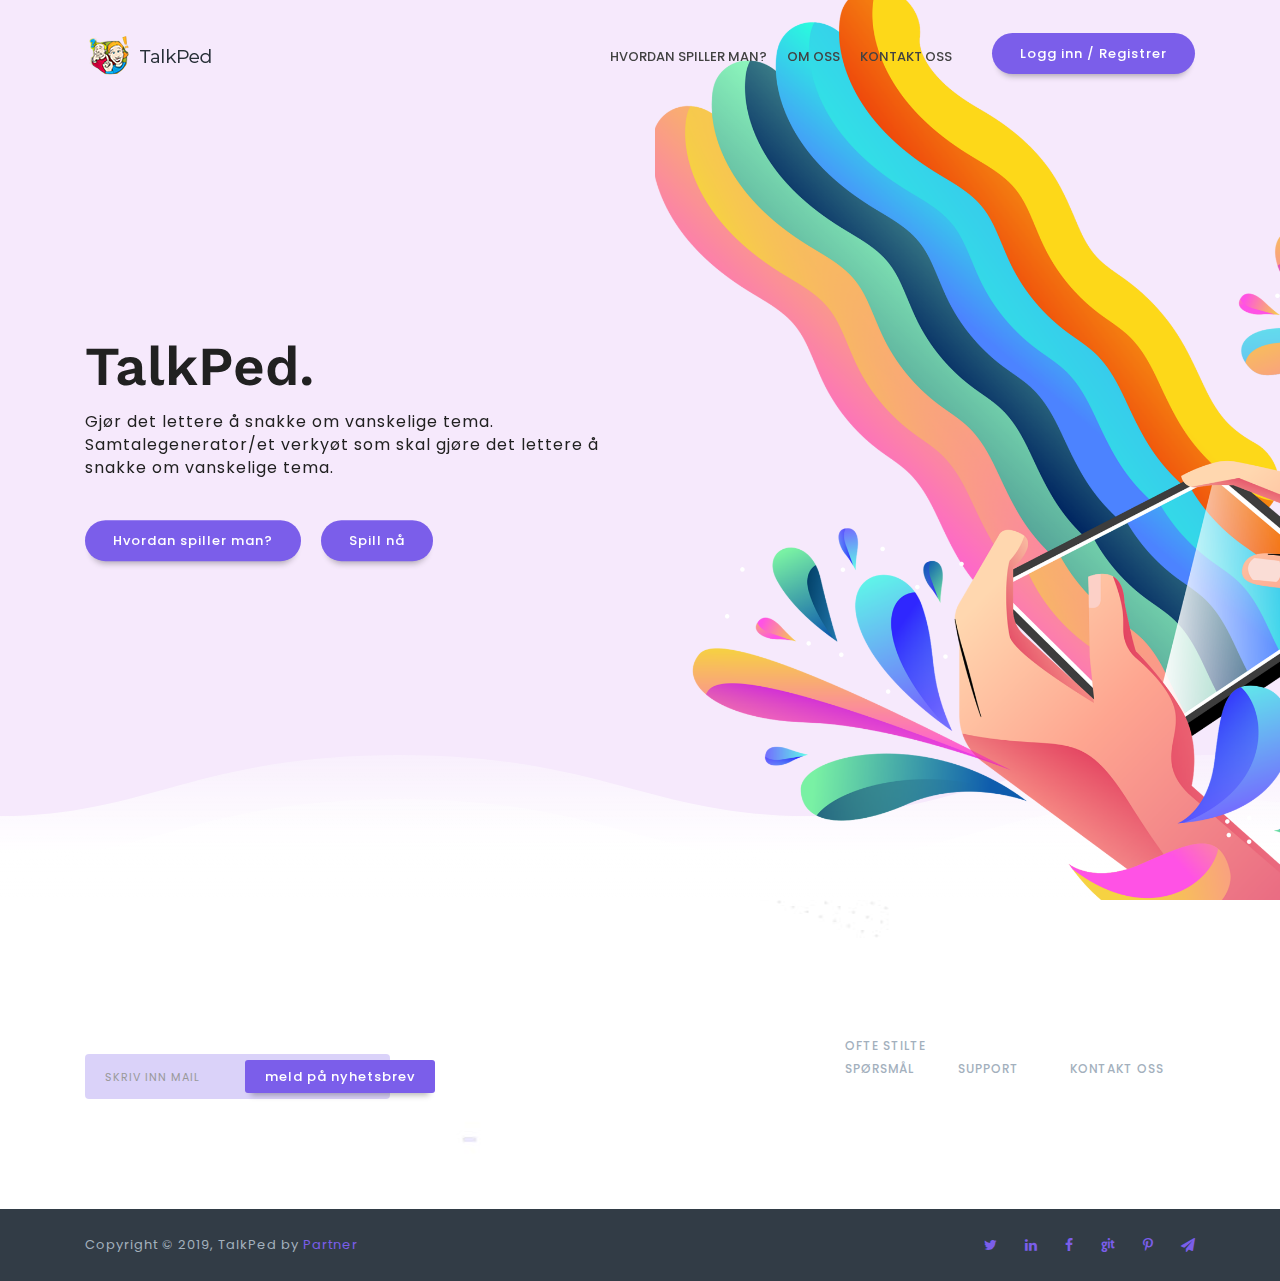
==== index.html @ 353ab759 "Landing Page" ====
﻿<!DOCTYPE html>
<!--[if IE 8]><html class="no-js lt-ie9" lang="en"> <![endif]-->
<!--[if gt IE 8]>
<!--><html class="no-js" lang="en"><!--<![endif]-->
<head>

	<!-- Basic Page Needs
	================================================== -->
	<meta charset="utf-8">
	<title>Talkped</title>
	<meta name="description"  content="Spill for vanskelige tema" />
	<meta name="author" content="IG Design">
	<meta name="keywords"  content="TalkPed, Spill, Kristiansand Sykehus, Vanskelige tema" />
	<meta property="og:title" content="TalkPed Template" />
	<meta property="og:type" content="TalkPed" />
	<meta property="og:url" content="" />
	<meta property="og:image" content="" />
	<meta property="og:image:width" content="470" />
	<meta property="og:image:height" content="246" />
	<meta property="og:site_name" content="" />
	<meta property="og:description" content="TalkPed - gjør det lettere for å snakke om vanskelige tema" />
	<meta name="twitter:card" content="summary_large_image" />
	<meta name="twitter:site" content="#" />
	<meta name="twitter:domain" content="#" />
	<meta name="twitter:title" content="" />
	<meta name="twitter:description" content="TalkPed - gjør det lettere for å snakke om vanskelige tema" />
	<meta name="twitter:image" content="http://talkped.no" />

	<!-- Mobile Specific Metas
	================================================== -->
	<meta name="viewport" content="width=device-width, initial-scale=1, maximum-scale=1">
	<meta name="theme-color" content="#212121"/>
    <meta name="msapplication-navbutton-color" content="#212121"/>
    <meta name="apple-mobile-web-app-status-bar-style" content="#212121"/>

	<!-- Web Fonts 
	================================================== -->
	<link href="https://fonts.googleapis.com/css?family=Work+Sans:100,200,300,400,500,600,700,800,900" rel="stylesheet"/>
	<link href="https://fonts.googleapis.com/css?family=Poppins:100,100i,200,200i,300,300i,400,400i,500,500i,600,600i,700,700i,800,800i,900,900i" rel="stylesheet"/>
	<link href="https://fonts.googleapis.com/css?family=Crimson+Text:400,400i,600,600i,700,700i" rel="stylesheet"/>	
	
	<!-- CSS
	================================================== -->
	<link rel="stylesheet" href="css/bootstrap.min.css"/>
	<link rel="stylesheet" href="css/font-awesome.min.css"/>
	<link rel="stylesheet" href="css/owl.carousel.css"/>
	<link rel="stylesheet" href="css/owl.transitions.css"/>
	<link rel="stylesheet" href="css/style.css"/>
	<link rel="stylesheet" href="css/colors/color.css"/>
			
	<!-- Favicons
	================================================== -->
	<link rel="icon" type="image/png" href="favicon.png">
	<link rel="apple-touch-icon" href="apple-touch-icon.png">
	<link rel="apple-touch-icon" sizes="72x72" href="apple-touch-icon-72x72.png">
	<link rel="apple-touch-icon" sizes="114x114" href="apple-touch-icon-114x114.png">
	
	
</head>
<body>	

	<div class="loader">
		<svg version="1.1" id="Layer_1" xmlns="http://www.w3.org/2000/svg" xmlns:xlink="http://www.w3.org/1999/xlink" x="0px" y="0px"
		 width="24px" height="30px" viewBox="0 0 24 30" style="enable-background:new 0 0 50 50;" xml:space="preserve">
			<rect x="0" y="0" width="4" height="10" fill="#333">
				<animateTransform attributeType="xml"
				attributeName="transform" type="translate"
				values="0 0; 0 20; 0 0"
				begin="0" dur="0.6s" repeatCount="indefinite" />
			</rect>
			<rect x="10" y="0" width="4" height="10" fill="#333">
				<animateTransform attributeType="xml"
				attributeName="transform" type="translate"
				values="0 0; 0 20; 0 0"
				begin="0.2s" dur="0.6s" repeatCount="indefinite" />
			</rect>
			<rect x="20" y="0" width="4" height="10" fill="#333">
				<animateTransform attributeType="xml"
				attributeName="transform" type="translate"
				values="0 0; 0 20; 0 0"
				begin="0.4s" dur="0.6s" repeatCount="indefinite" />
			</rect>
		</svg>	
	</div>
						

	
	<!-- Nav and Logo
	================================================== -->
	
	<div id="menu-wrap" class="menu-back cbp-af-header">
		<div class="container">
			<div class="row">
				<div class="col-12">
					<nav class="navbar navbar-expand-lg navbar-light bg-light mx-lg-0">
						<a class="navbar-brand" href="index.html"><img src="img/logo.png" alt=""></a>
						<button class="navbar-toggler" type="button" data-toggle="collapse" data-target="#navbarSupportedContent" aria-controls="navbarSupportedContent" aria-expanded="false" aria-label="Toggle navigation">
							<span class="navbar-toggler-icon">
								<span class="menu-icon__line menu-icon__line-left"></span>
								<span class="menu-icon__line"></span>
								<span class="menu-icon__line menu-icon__line-right"></span>
							</span>
						</button>

						<div class="collapse navbar-collapse" id="navbarSupportedContent">
							<ul class="navbar-nav ml-auto">
								<li class="nav-item">
									<a class="nav-link" href="#faq">Hvordan spiller man?</a>
									<ul class="background-white sub-shadow">
										<li><a href="index.html" class="active-subnav">From developers</a></li>
										<li><a href="index-11.html">Hvor mange spillere er maks?</a></li>
										<li><a href="index-2.html">Funker spillet for nettbrett og mobil?</a></li>
									</ul>
								</li>
								<li class="nav-item">
									<a class="nav-link" href="#contact">Om oss</a>
								</li>
								<li class="nav-item">
									<a class="nav-link no-line" href="#">Kontakt oss</a>
								</li>
								<li class="nav-item mt-2">
									<a class="btn btn-primary js-tilt" href="#app" role="button" data-tilt-perspective="300" data-tilt-speed="700" data-tilt-max="24"><span>Logg inn / Registrer</span></a>
								</li>
							</ul>
						</div>
					</nav>				
				</div>
			</div>
		</div>
	</div>

	
	<!-- Primary Page Layout
	================================================== -->

	<div class="section full-height height-auto-lg hide-over background-light-blue">
		<div class="hero-center-wrap relative-on-lg">
			<div class="container">
				<div class="row">
					<div class="col-lg-6 text-center text-lg-left parallax-fade-top align-self-center z-bigger">
						<h2>TalkPed.</h2>
						<p class="mt-3 mb-4 pb-3 font-weight-normal">Gjør det lettere å snakke om vanskelige tema. Samtalegenerator/et verkyøt som skal gjøre det lettere å snakke om vanskelige tema.</p>
						<a class="btn btn-primary ml-lg-0 js-tilt" href="#" role="button" data-tilt-perspective="300" data-tilt-speed="700" data-tilt-max="24"><span>Hvordan spiller man?</span></a>
						<a class="btn btn-primary js-tilt" href="#app" data-gal="m_PageScroll2id" data-ps2id-offset="68" role="button" data-tilt-perspective="300" data-tilt-speed="700" data-tilt-max="24"><span>Spill nå</span></a>
					</div>
					<div class="col-lg-6 mt-5 mt-lg-0">
						<div class="img-wrap header-img">
							<img src="img/home-il.png" alt="">
						</div>
					</div>
				</div>
			</div>
		</div>
		<div class="ocean">
			<div class="wave"></div>
			<div class="wave"></div>
		</div>
		<div class="background"></div>
	</div>

	
	
	
	<div class="section padding-top-big">
		<div class="background-parallax" style="background-image: url('img/parallax-4.jpg')" data-enllax-ratio=".5" data-enllax-type="background" data-enllax-direction="vertical"></div>
		<div class="container padding-bottom-big">
			<div class="row justify-content-between">
				<div class="col-lg-4">
					<h6 class="text-white mb-4">Nyhetsbrev:</h6>
					<div class="suscribe">
						<input class="form-control text-left" placeholder="Skriv inn mail" type="text" name="name" />
						<button type="submit" class="btn btn-primary m-0 js-tilt" data-tilt-perspective="300" data-tilt-speed="700" data-tilt-max="24"><span>meld på nyhetsbrev</span></button>
					</div>
					<p class="text-left text-white mb-0"><small> </small></p>
				</div>
				<div class="col-lg-4 mt-4">
					<ul class="footer-list">
						<li class="text-left"><a href="#">Ofte stilte spørsmål</a></li>
						<li class="text-left"><a href="#">Support</a></li>
						<li class="text-left"><a href="#">Kontakt oss</a></li>

					</ul>
				</div>
			</div>
		</div>
		<div class="section py-4 background-dark-blue">
			<div class="container">
				<div class="row">
					<div class="col-lg-6 footer text-center text-lg-left">
						<p>Copyright © 2019, TalkPed by <a href="https://themeforest.net/user/ig_design/portfolio?ref=IG_design">Partner</a></p>
					</div>
					<div class="col-lg-6 footer mt-4 mr-auto mt-lg-0 mr-lg-0 text-center text-lg-right">
						<a class="app-btn mx-2 mr-lg-3" href="#"><i class="fa fa-twitter"></i></a>
						<a class="app-btn mx-2 mr-lg-3" href="#"><i class="fa fa-linkedin"></i></a>
						<a class="app-btn mx-2 mr-lg-3" href="#"><i class="fa fa-facebook"></i></a>
						<a class="app-btn mx-2 mr-lg-3" href="#"><i class="fa fa-git"></i></a>
						<a class="app-btn mx-2 mr-lg-3" href="#"><i class="fa fa-pinterest-p"></i></a>
						<a class="app-btn mx-2 mr-lg-0" href="#"><i class="fa fa-paper-plane"></i></a>
					</div>
				</div>
			</div>
		</div>
	</div>
	
	
	
	
	
	<div class="scroll-to-top">to top</div>



	
	<!-- JAVASCRIPT
    ================================================== -->
	<script src="js/jquery-3.2.1.min.js"></script>
	<script src="js/popper.min.js"></script> 
	<script src="js/bootstrap.min.js"></script>
	<script src="js/plugins.js"></script> 
	<script src="js/chart-custom.js"></script>  
	<script src="js/particles.js"></script> 
	<script src="js/custom.js"></script>  
	
<!-- End Document
================================================== -->
</body>
</html>
---- css/style.css ----
/* #Primary
================================================== */

body{
	font-family: 'Poppins', sans-serif;
	font-weight:400;
	font-size: 15px;
	line-height: 23px;
	color: #535353;
	overflow-x: hidden;
}
h1, h2, h3, h4, h5, h6,
.h1, .h2, .h3, .h4, .h5, .h6{
	font-family: 'Work Sans', sans-serif;
	font-weight:400;
	margin-bottom: 0.8rem;
	line-height: 1.25;
	color: #212121;
}
h1, .h1 {
	font-size: 2.8rem;
	font-weight:500;
}
h2, .h2 {
	font-size: 2.3rem;
}
h3, .h3 {
	font-size: 2rem;
}
h4, .h4 {
	font-size: 1.7rem;
	font-weight:500;
}
h5, .h5 {
	font-size: 1.25rem;
	font-weight:600;
}
h6, .h6 {
	font-size: 1rem;
	text-transform: uppercase;
	font-weight:600;
	margin-bottom: 1rem;
}
::selection {
	color: #fff;
}
::-moz-selection {
	color: #fff;
}
mark{
	color:#fff;
}
.lead {
	font-size: 18px;
	line-height: 27px;
}
.z-bigger {
	z-index: 10;
}

/* #Preload
================================================== */

.loader {
	position: fixed;
	top: 0;
	left: 0;
	width: 100%;
	height: 100%;
	background-color: #fff;
	z-index: 9999;
}
.loader.dark {
	background-color: #0e0529;
}
.loader.green {
	background-color: #fff;
}
.loader.blue {
	background: linear-gradient(#2CBFC7, #46EEAA);
}
.loader svg{
	position: absolute;
	left: 50%;
	top: 50%;
	display: block;
	-webkit-transform: translate(-50%, -50%);
	transform: translate(-50%, -50%);
}
.loader.blue svg path,
.loader.blue svg rect{
	fill: #fff;
}


/* #Primary style
================================================== */

.section {
    position: relative;
	width: 100%;
	display: block;
}
.relative {
    position: relative;
}
.over-hide{
	overflow: hidden;
}
.full-height {
	height: 100vh;
}
.half-height {
	height: 50vh;
}
.small-25-height {
	height: 25vh;
}
.big-55-height {
	height: 55vh;
}
.big-60-height {
	height: 60vh;
}
.big-65-height {
	height: 65vh;
}
.big-70-height {
	height: 70vh;
}
.big-75-height {
	height: 75vh;
}
.big-80-height {
	height: 80vh;
}
.big-85-height {
	height: 85vh;
}
.max-width-80 {
	max-width: 80%;
}
.background-image-cover {
    background-position: center center;
	background-size: cover;
	background-repeat: no-repeat;
}
.background-image-cover-bottom {
    background-position: center bottom;
	background-size: cover;
	background-repeat: no-repeat;
}
.background-white {
	background-color: #ffffff !important;
}
.background-grey {
	background-color: #f0f1f6;
}
.background-grey-1 {
	background-color: #f9f9f9;
}
.background-dark {
	background-color: #212121;
}
.background-dark-1 {
	background-color: #353535;
}
.background-dark-2 {
	background-color: #1b1b1b;
}
.background-black {
	background-color: #000000;
}
.background-dark-blue {
	background-color: #323c46 !important;
}
.background-dark-blue-1 {
	background-color: #283038;
}
.background-dark-blue-2 {
	background-color: #0e0529;
}
.background-dark-blue-3 {
	background-color: #1e0b56;
}
.background-dark-blue-4 {
	background-color: #050112;
}
.background-light-blue {
	background-color: rgba(245, 231, 252, 0.9);
}
.background-gradient-dark{
	background: linear-gradient(#0e0529, #1e0b56);
}
.background-gradient-dark-re{
	background: linear-gradient(#1e0b56, #0e0529);
}
.background-gradient-light{
	background: linear-gradient(#004cff, #4d82ff);
}
.background-gradient-light-re{
	background: linear-gradient(#4d82ff, #004cff);
}
.background-light-blue-1 {
	background-color: #004cff;
}
.background-light-blue-2 {
	background-color: #4d82ff;
}
.background-gradient-green{
	background: linear-gradient(#2CBFC7, #46EEAA);
}
.background-gradient-green-re{
	background: linear-gradient(#46EEAA, #2CBFC7);
}
.background-light-green-1 {
	background-color: #2CBFC7;
}
.background-light-green-2 {
	background-color: #46EEAA;
}
.img-wrap  {
	position:relative;
	width:100%;
}
.img-wrap.header-img {
	min-width: 1400px;
}
.img-wrap img {
	width:100%;
	display:block;
}
.z-bigger  {
	z-index:10;
}
.padding-top-bottom {
	padding-top: 80px;
	padding-bottom: 80px;
}
.padding-top {
	padding-top: 80px;
}
.padding-bottom {
	padding-bottom: 80px;
}
.padding-top-bottom-big {
	padding-top: 110px;
	padding-bottom: 110px;
}
.padding-top-big {
	padding-top: 110px;
}
.padding-bottom-big {
	padding-bottom: 110px;
}
.padding-top-bottom-small {
	padding-top: 50px;
	padding-bottom: 50px;
}
.padding-top-small {
	padding-top: 50px;
}
.padding-bottom-small {
	padding-bottom: 50px;
}
.padding-top-big-hero {
	padding-top: 180px;
}
.padding-bottom-big-hero {
	padding-bottom: 180px;
}
.color-light {
	color: #fff;
}
.color-light-1 {
	color: #f7f7f7;
}
.text-grey {
	color: #f9f9f9;
}

/* #Demo
================================================== */

.logo-demo {
    position: relative;
	width:100%;
}
.logo-demo img {
	height: 45px;
	display: block;
	margin: 0 auto;
}
.img-wrap.rounded img{
	border-radius: 20px;
	box-shadow: 0 8px 20px -6px rgba(0, 0, 0, 0.17);
}
.section.z-bigger-demo  {
	z-index: 10000 !important;
}
.demo a{
	color: #fff;
	-webkit-transition: all 300ms linear;
	transition: all 300ms linear; 
	text-transform: uppercase;
	letter-spacing: 1px;
	font-size: 13px;
	text-align: center;
	line-height: 25px;
	display: block;
	font-weight: 500;
}
.demo a:hover{
	text-decoration: none;
}


/* #Navigation
================================================== */

#menu-wrap{
    position: fixed;
	width:100%;
	z-index:5000;
	margin:0 auto;
	top:0;
	left:0;
}
.menu-back{
	background-color: rgba(250,250,250,0);
	padding-top: 25px;
	padding-bottom: 25px;
	-webkit-transition : all 0.3s ease-out;
	-moz-transition : all 0.3s ease-out;
	-o-transition :all 0.3s ease-out;
	transition : all 0.3s ease-out;
}
.menu-back.dark{
	background-color: rgba(14,5,36,0);
}
.cbp-af-header {
	-webkit-transition : all 0.3s ease-out;
	-moz-transition : all 0.3s ease-out;
	-o-transition :all 0.3s ease-out;
	transition : all 0.3s ease-out;
}
.cbp-af-header.cbp-af-header-shrink {
	background-color: rgba(250,250,250,.95);
	padding-top: 5px;
	padding-bottom: 0;
	-webkit-transition : all 0.3s ease-out;
	-moz-transition : all 0.3s ease-out;
	-o-transition :all 0.3s ease-out;
	transition : all 0.3s ease-out;
}
.menu-back.cbp-af-header-shrink.dark{
	background-color: rgba(14,5,36,9);
}
.cbp-af-header.cbp-af-header-shrink .navbar {
	padding: 0;
	-webkit-transition : all 0.3s ease-out;
	-moz-transition : all 0.3s ease-out;
	-o-transition :all 0.3s ease-out;
	transition : all 0.3s ease-out;
}
.bg-light {
  background-color: transparent !important;
}
.navbar {
	padding: 0;
	-webkit-transition : all 0.3s ease-out;
	-moz-transition : all 0.3s ease-out;
	-o-transition :all 0.3s ease-out;
	transition : all 0.3s ease-out;
}
.nav-link,
.nav-link:hover, 
.nav-link:focus, 
.nav-link:active {
	opacity: 1;
	font-weight: 500;
	font-size: 13px;
	text-transform: uppercase;
}
.nav-link, 
.nav-link:focus {
	color: #424242 !important;
	border-bottom: 2px solid transparent;
	padding: 20px 0 !important;
	-webkit-transition: all 300ms linear;
	transition: all 300ms linear; 
}
.menu-back.dark .nav-link, 
.menu-back.dark .nav-link:focus {
	color: #fff !important;
}
.menu-back.dark .nav-link.no-line:hover,
.nav-link.no-line:hover{
	border-color: transparent !important;
}
.nav-item{
	margin: 0 10px;
}
.nav-item:last-child{
	margin-left: 30px;
	margin-right: 0;
}
.nav-item .btn{
	margin: 0;
}
.navbar-brand {
	padding-top: 0.3125rem;
	padding-bottom: 0.5125rem;
}
.nav-item{
	position: relative;
}
.nav-item ul{
	position: absolute;
	left: 0;
	bottom: 0;
	display: inline-block;
	min-width: 250px;
	padding: 20px 25px;
	border-bottom-left-radius: 6px;
	border-bottom-right-radius: 6px;
	border-top: 2px solid transparent;
	margin: 0;
	list-style: none;
	z-index: 5;
	opacity: 0;
	visibility: hidden;
	-webkit-transform: translateY(90%);
	transform: translateY(90%);
	-webkit-transition: all 300ms linear;
	transition: all 300ms linear; 
}
.nav-item:hover ul{
	opacity: 1;
	visibility: visible;
	-webkit-transform: translateY(100%);
	transform: translateY(100%);
}
.nav-item ul li{
	margin: 0;
	padding: 0;
}
.nav-item ul li a{
	font-weight: 400;
	font-size: 13px;
	line-height: 27px;
	color: #888;
	-webkit-transition: all 300ms linear;
	transition: all 300ms linear;
}
.menu-back.dark .nav-item ul li a{
	color: #fff;
}
.nav-item ul li a:hover{
	text-decoration: none;
}
.navbar-toggler {
	padding: 0.25rem 0;
	border: none;
	border-radius: 0;
}
.navbar-toggler:active,
.navbar-toggler:focus {
	box-shadow: none;
	margin: 0;
	outline: none;
}
.navbar-toggler-icon{
	background-image: none !important; 
	height: 30px;
	width: 30px;
	position: relative;
	z-index: 2;
	cursor: pointer;
	margin-top: 8px;
}
.menu-icon__line {
	height: 2px;
	width: 30px;
	display: block;
	background-color: #000;
	margin-bottom: 7px;
	-webkit-transition: background-color .5s ease, -webkit-transform .2s ease;
	transition: background-color .5s ease, -webkit-transform .2s ease;
	transition: transform .2s ease, background-color .5s ease;
	transition: transform .2s ease, background-color .5s ease, -webkit-transform .2s ease;
}
.menu-back.dark .menu-icon__line{
	background-color: #fff;
}
.menu-icon__line-left {
	width: 22.5px;
	-webkit-transition: all 200ms linear;
	transition: all 200ms linear;
}
.menu-icon__line-right {
	width: 22.5px;
	float: left;
	-webkit-transition: all 200ms linear;
	transition: all 200ms linear;
}
.navbar-toggler-icon:hover .menu-icon__line-left,
.navbar-toggler-icon:hover .menu-icon__line-right {
	width: 30px;
}
.navbar-toggler[aria-expanded="true"] .menu-icon__line {
	background-color: #000;
	-webkit-transform: translate(0px, 0px) rotate(-45deg);
          transform: translate(0px, 0px) rotate(-45deg);
}
.menu-back.dark .navbar-toggler[aria-expanded="true"] .menu-icon__line{
	background-color: #fff;
}
.navbar-toggler[aria-expanded="true"] .menu-icon__line-left {
	width: 15px;
	-webkit-transform: translate(2px, 4px) rotate(45deg);
          transform: translate(2px, 4px) rotate(45deg);
}
.navbar-toggler[aria-expanded="true"] .menu-icon__line-right {
	width: 15px;
	float: right;
	-webkit-transform: translate(-3px, -3.5px) rotate(45deg);
          transform: translate(-3px, -3.5px) rotate(45deg);
}
.navbar-toggler[aria-expanded="true"] .menu-icon:hover .menu-icon__line-left,
.navbar-toggler[aria-expanded="true"] .menu-icon:hover .menu-icon__line-right {
	width: 15px;
}

/* #Go to top button
================================================== */

.scroll-to-top {
	position: fixed;
	cursor: pointer;
	bottom: 30px;
	right: 30px;
	display: none;
	z-index: 95;
	-webkit-writing-mode: vertical-lr;
	writing-mode: vertical-lr;
	text-align: right;
	text-transform: uppercase;
	font-weight: 600;
	font-size: 12px;
	color: #888;
	letter-spacing: 1px;
    -webkit-transition: all 300ms linear;
    -moz-transition: all 300ms linear;
    -o-transition: all 300ms linear;
    -ms-transition: all 300ms linear;
    transition: all 300ms linear; 
}
.scroll-to-top.light {
	color: #fff;
}
.scroll-to-top:before {
	content: '';
	position: absolute;
	width: 100%;
	top: -30px;
	opacity: 0;
	left: 0;
	height: 40px;
	background-position: center center;
	background-repeat: no-repeat;
	background-size: 25px 25px;
	background-image: url('../img/arrow-up.svg');
    -webkit-transition: all 300ms linear;
    -moz-transition: all 300ms linear;
    -o-transition: all 300ms linear;
    -ms-transition: all 300ms linear;
    transition: all 300ms linear; 
}
.scroll-to-top.light:before {
	background-image: url('../img/arrow-up-light.svg');
}
.scroll-to-top:hover:before {
	top: -40px;
	opacity: 1;
}


/* #Parallax section
================================================== */

.background-parallax{
	position: absolute;
	display:block;
	background-position: center center;
	top: 0;
	left: 0;
	width: 100%;
	height: 100%;
	z-index: -1;
}



/* #Hero
================================================== */

.background-path{
	position: absolute;
	display:block;
	top: 0;
	left: 0;
	width: 100%;
	height: 100%;
	z-index: -1;
}
.scene {
	background: #fff;
	width: 100%;
	height: 100%;
}
.scene.dark {
	background: #1e0b56;
}
.scene path:first-child {
	opacity: 0.06;
}
.scene path:nth-child(2) {
	opacity: 0.035;
}
.scene path:nth-child(3) {
	opacity: 0.04;
}
.scene path:nth-child(4) {
	opacity: 0.045;
}
.scene path:nth-child(5) {
	opacity: 0.04;
}
.scene path:nth-child(6) {
	opacity: 0.035;
}
.scene path:nth-child(7) {
	opacity: 0.04;
}

.hero-center-wrap{
	position: absolute;
	width: 100%;
	top: 50%;
	left: 0;
	z-index:2;
	-webkit-transform: translateY(-50%);
	transform: translateY(-50%);
}
.hero-center-wrap.relative-hero{
	position: relative;
	top: auto;
	left: auto;
	-webkit-transform: translateY(0);
	transform: translateY(0);
}
.hero-center-wrap h1{
	font-size: 65px;
	line-height: 1.1;
	font-weight: 700;
}
.hero-center-wrap h2{
	font-size: 55px;
	line-height: 1;
	font-weight: 600;
}
.hero-center-wrap p{
	font-weight: 600;
	font-size: 16px;
	line-height: 1.45;
	letter-spacing: 2px;
}
.hero-center-wrap.relative-on-lg p{
	color: #212121;
	letter-spacing: 1px;
}
.hero-center-wrap p span.back-color{
	padding: 4px 12px;
	font-size: 14px;
	margin-left: 6px;
	margin-right: 6px;
	color: #fff;
	border-radius: 20px;
	letter-spacing: 0;
}
.hero-center-wrap p span.font-big-color{
	font-size: 20px;
	font-weight: 600;
	letter-spacing: 0;
	vertical-align: middle;
}
.btn{
	font-size: 13px;
	font-weight: 500;
	letter-spacing: 1px;
	line-height: 1;
	margin-left: 8px;
	margin-right: 8px;
	padding: 14px 28px;
	border-radius: 25px;
	border: none;
	box-shadow: none;
	outline: none;
	-webkit-transform-style: preserve-3d;
		transform-style: preserve-3d;
	box-shadow: 0 8px 6px -6px rgba(0, 0, 0, .3);
	-webkit-transition: all 300ms linear;
	transition: all 300ms linear; 
}
.btn.btn-gradient{
	position: relative;
	background: transparent !important;
}
.btn.btn-gradient:before{
	position: absolute;
	content: '';
	top: 0;
	left: 0;
	width: 100%;
	height: 100%;
	border-radius: 25px;
}
.btn.btn-gradient:after{
	position: absolute;
	content: '';
	top: 0;
	left: 0;
	width: 100%;
	height: 100%;
	border-radius: 25px;
	-webkit-transition: all 300ms linear;
	transition: all 300ms linear; 
	opacity: 0;
}
.btn.btn-gradient:hover:after{
	opacity: 1; 
}
.btn span{
	position: relative;
	display: block;
    -webkit-transition: all 250ms linear;
    transition: all 250ms linear;
}
.btn:hover span{
	-webkit-transform: translateZ(5px);
	transform: translateZ(5px);
}
.btn:hover{
	box-shadow: 0 0 35px rgba(0, 0, 0, .2);
}
.btn:focus,
.btn:active{
	border: none !important;
	box-shadow: none !important;
	outline: none !important;
}
.btn-primary:focus,
.btn-primary:active{
	border: none !important;
	box-shadow: none !important;
	outline: none !important;
}
.btn-primary{
}

.hide-over {
	overflow: hidden;
}


.ocean {
	height: 5%;
	width: 100%;
	position: absolute;
	bottom: 0;
	left: 0;
	background: white;
	z-index: 1;
}
.ocean.dark{
	background: #0e0529;
}
.ocean.dark .wave{
	background: url('../img/wave-dark.svg') repeat-x; 
}
.ocean.blue{
	background: #004cff;
}
.ocean.blue .wave{
	background: url('../img/wave-blue.svg') repeat-x; 
}
.wave {
	background: url('../img/wave.svg') repeat-x; 
	position: absolute;
	top: -100px;
	width: 6400px;
	height: 100px;
	animation: wave 35s cubic-bezier( 0.36, 0.45, 0.63, 0.53) infinite;
	transform: translate3d(0, 0, 0);
}
.wave:nth-of-type(2) {
	top: -56px;
	animation: wave 20s cubic-bezier( 0.36, 0.45, 0.63, 0.53) -.125s infinite, swell 7s ease -1.25s infinite;
	opacity: 1;
}
@keyframes wave {
  0% {
    margin-left: 0;
  }
  100% {
    margin-left: -1600px;
  }
}
@keyframes swell {
  0%, 100% {
    transform: translate3d(0,-45px,0);
  }
  50% {
    transform: translate3d(0,5px,0);
  }
}
#particles-js{
	position: absolute;
	top: 0;
	left: 0;
	z-index: 1;
	width: 100%;
	height: 100%;
}
#particles-js.min-height{
	height: calc(100% - 100px);
}
#particles-js.min-height-snd{
	height: calc(100% - 150px);
}

#canvas-x-o {
	width: 100%;
	height: 100%;
	opacity: 0.25;
}



/* #countdown
================================================== */

.countdown{
	position: relative;
	padding: 40px;
	margin: 0 auto;
	text-align: center;
	border-radius: 15px;
}
.countdown.gradient-ver{
	padding: 0;
	border-radius: 0;
}
.translateY-70{
	-webkit-transform: translateY(-70px);
	-moz-transform: translateY(-70px);
	-ms-transform: translateY(-70px);
	-o-transform: translateY(-70px);
	transform: translateY(-70px);
}
.translateY-100{
	-webkit-transform: translateY(-100px);
	-moz-transform: translateY(-100px);
	-ms-transform: translateY(-100px);
	-o-transform: translateY(-100px);
	transform: translateY(-100px);
}
.big-shadow-down{
	box-shadow: 0 8px 50px -6px rgba(0, 0, 0, 0.35); 
}
.countdown ul {
	margin: 0;
	padding: 0;
}
.countdown li {
	position: relative;
	display: inline-block;
	list-style-type: none;
	padding: 0;
	min-width: calc(24% - 10px);
	margin: 0 auto;
	text-align: center;
	margin-left: 5px;
	margin-right: 5px;
	text-transform: uppercase;
	font-size: 12px;
	letter-spacing: 1px;
	border-radius: 5px;
	padding-top: 10px;
	padding-bottom: 10px;
}
.countdown.gradient-ver li {
	min-width: auto;
	max-width: calc(24% - 10px);
	width: 140px;
	box-shadow: none;
	color: #fff;
}
.countdown li span {
	display: block;
	font-size: 55px;
	line-height: 1;
	color: #fff;
	font-family: 'Work Sans', sans-serif;
	font-weight: 200;
	margin-bottom: 5px;
}
.countdown.gradient-ver li span{
	font-size: 100px;
	font-weight: 700;
	color: #fff;
	letter-spacing:0;
	-webkit-text-fill-color: transparent;
	background: -webkit-linear-gradient(transparent, transparent),
             url('../img/let.jpg') repeat;
	background: -o-linear-gradient(transparent, transparent);
	-webkit-background-clip: text;
	background-position:center center;
	background-size:cover;
	text-shadow: 1px 4px 3px rgba(0,0,0,0.06);
}

.countdown p {
	font-weight: 600;
	color: #fff;
	font-size: 15px;
	line-height: 1.45;
	letter-spacing: 1px;
}
.countdown p span {
	padding: 4px 12px;
	font-size: 14px;
	border-radius: 20px;
	letter-spacing: 0;
}
.payment-methods{
	position: relative;
	width: 100%;
	margin: 0 auto;
	text-align: center;
	padding: 0;
}
.payment-methods li{
	display: inline-block;
	margin: 0 auto;
	text-align: center;
	padding: 0;
	margin-left: 8px;
	margin-right: 8px;
}
.payment-methods li img{
	display: inline-block;
	text-align: center;
	width: 20px;
	height: 20px;
	margin-right: 5px;
}
.payment-methods li p{
	display: inline-block;
	text-transform: uppercase;
	font-size: 13px;
	font-weight: 500;
	letter-spacing: 1px;
	line-height: 20px;
}

.table-sale{
	position: relative;
	padding: 40px;
	margin: 0 auto;
	text-align: center;
	border-radius: 10px;
}
.table-sale p{
	color: #999;
	margin-bottom: 0;
}
.table-sale.background-color p{
	color: #fff;
}
.table-sale.future-price p{
	color: #111;
}
.table-sale p span{
	background-color: #999;
	color: #fff;
	border-radius: 15px;
	padding: 6px 15px;
	font-size: 15px;
	font-weight: 500;
}
.table-sale .table-line{
	position: relative;
	width: 100%;
	border-bottom: 1px solid #999;
	opacity: 0.4;
}
.table-sale.background-color .table-line{
	border-color: #fff;
}
.table-sale h4{
	color: #999;
	text-transform: uppercase;
	font-weight: 600;
	font-size: 25px;
	line-height: 25px;
}
.table-sale.background-color h4{
	color: #fff;
}
.table-sale .btn.disabled{
	color: #fff;
	background-color: #999;
}
.table-sale.future-price .btn.disabled{
	color: #212121;
	background-color: #f0f1f6;
}
.btn-primary.table-ver,
.btn-primary.table-ver:hover,
.btn-primary.table-ver:active,
.btn-primary.table-ver:focus{
	background-color: #fff !important;
}

/* #Concept
================================================== */

.title-wrap{
	position: relative;
	margin-bottom: 60px;
}
.title-wrap h3{
	position: relative;
	font-size: 30px;
	font-weight: 600;
	color: #323232;
	z-index: 2;
}
.title-wrap p{
	font-size: 17px;
	line-height: 25px;
	font-weight: 400;
	color: #444;
	width: 100%;
	max-width: 580px;
	margin: 0 auto;
	padding-top: 10px;
}
.title-wrap .back-title{
	position: absolute;
	z-index: 1;
	top: 0;
	left: 0;
	width: 100%;
	text-align: center;
	font-family: 'Work Sans', sans-serif;
	font-weight:700;
	text-transform: uppercase;
	font-size: 100px;
	opacity: 0.1;
}
.title-wrap .back-title.strong{
	opacity: 0.3;
}
.line-sep{
	position: relative;
	width: 100%;
	height: 1px;
	display: block;
	opacity: 0.23;
}
.concept-box{
	position: relative;
	width: 100%;
	display: block;
	text-align: center;
	margin: 0 auto;
}
.concept-box h5{
	text-align: center;
	font-weight: 600;
}
.concept-box p{
	text-align: center;
}
.concept-box img{
	text-align: center;
	height: 100px;
}


/* #Roadmap
================================================== */

#owl-roadmap{
	position:relative;
	width:100%;
	margin:0 auto;
}
#owl-roadmap:before{
	position:absolute;
	width:100%;
	content: '';
	top: 17px;
	left: 0;
	height: 2px;
}
#owl-roadmap .item{
	position:relative;
	padding-bottom: 45px;
}
.roadmap-box{
	position:relative;
	padding: 30px;
	margin: 0 15px;
	margin-top: 97px;
	border-radius: 5px;
}
.roadmap-box h6{
	text-align: center;
}
.roadmap-box p{
	text-align: center;
	margin-bottom: 0;
}
.roadmap-box p span{
	text-align: center;
	margin-bottom: 0;
	color: #fff;
	font-size: 12px;
	font-weight: 500;
	letter-spacing: 1px;
	text-transform: uppercase;
	padding: 5px 16px;
	border-radius: 5px;
}
.roadmap-box p.achieved span{
	background-color: #323c46 !important;
}
.roadmap-box p.plan span{
	background-color: #f0f1f6 !important;
}
.roadmap-box:before{
	position:absolute;
	background-color: #fff;
	width: 4px;
	height: 80px;
	top: -80px;
	left: 50%;
	margin-left: -2px;
	content: '';
	z-index: 1;
}
.roadmap-box.next-road:before{
	background: linear-gradient(#999, #fff);
}
.item.dark .roadmap-box.next-road:before{
	background: linear-gradient(#999, #0e0529) !important;
}
.roadmap-box:after{
	position:absolute;
	background-color: #fff;
	border-radius: 50%;
	border-width: 2px;
	border-style: solid;
	width: 30px;
	height: 30px;
	top: -94px;
	left: 50%;
	margin-left: -15px;
	content: '';
	z-index: 55;
	background-image: url('../img/check.svg');
	background-position: center center;
	background-repeat: no-repeat;
	background-size: 14px 14px;
}
.item.blue .roadmap-box:after{
	background-image: url('../img/check-green.svg');
}
.item.dark .roadmap-box:after{
	background-color: #0e0529;
}
.item.blue .roadmap-box:after{
	background-color: #4d82ff;
}
.item.blue-gradient .roadmap-box:after{
	background-color: #2CBFC7;
}
.roadmap-box.next-road:after{
	border-color: #999;
	width: 20px;
	height: 20px;
	top: -89px;
	margin-left: -10px;
	background-image: none;
}
.roadmap-box.current-road:after{
	width: 36px;
	height: 36px;
	top: -97px;
	margin-left: -18px;
	background-image: url('../img/cur-check.svg');
	background-size: 22px 22px;
}
.item.blue .roadmap-box.current-road:after{
	background-image: url('../img/cur-check-green.svg');
}
.item.blue .roadmap-box.next-road:after{
	background-image: none;
}
.prev-roadmap,
.next-roadmap{
	position:absolute;
	top:0;
	width: 36px;
	height: 36px;
	line-height: 36px;
	font-size: 16px;
	border-radius: 0.2rem;
	text-align: center;
	z-index: 15;
	cursor: pointer;
	background-color: #212121;
	color: #fff;
	-webkit-transition: all 200ms linear;
	-moz-transition: all 200ms linear;
	-o-transition: all 200ms linear;
	-ms-transition: all 200ms linear;
	transition: all 200ms linear;
}
.prev-roadmap:hover,
.next-roadmap:hover{
	box-shadow: 0 8px 5px -6px rgba(0, 0, 0, 0.3); 
}
.prev-roadmap.dark:hover,
.next-roadmap.dark:hover{
	background-color: #0e0529 !important;
}
.prev-roadmap{
	left:15px;
}
.next-roadmap{
	right:15px;
}
.next-roadmap i,
.prev-roadmap i{
	color: #fff;
}

.video-section {
	position: relative;
	width:100%;
	max-width:800px;
	border-radius: 15px;
}
.video-wrapper, figure.vimeo, figure.youtube {
	margin:0;
	position: relative;
	padding-bottom: 56.25%;
	padding-top: 0;
	height: 0;
	overflow: hidden;
	border-radius: 15px;
}	
.video-wrapper iframe {
	position: absolute;
	top: 0;
	left: 0;
	width: 100%;
	height: 100%;
}	
figure.youtube a img, figure.vimeo a img {
	position: absolute;
	top: 0;
	left: 0;
	width: auto;
	height: 100%;
	max-width:none;
	border-radius: 15px;
}	
figure.vimeo a:after, figure.youtube a:after {
	content:"";
	width:50px;
	height:50px;
	background:#fff;
	z-index:9;
	position:absolute;
	top:50%;
	left:50%;
	margin:-25px 0 0 -25px;
	border-radius:50%;
	box-shadow: 0px 0px 0px 5px rgba(255,255,255,0.4);
    -webkit-transition: all 400ms linear;
    -moz-transition: all 400ms linear;
    -o-transition: all 400ms linear;
    -ms-transition: all 400ms linear;
    transition: all 400ms linear; 
}
figure.vimeo:hover a:after, figure.youtube:hover a:after {
	box-shadow: 0px 0px 0px 10px rgba(255,255,255,0.2);
}	
figure.vimeo a:before, figure.youtube a:before {
	content:"";
	width: 0;
	height: 0;
	border-top: 7px solid transparent;
	border-bottom: 7px solid transparent;
	z-index:10;
	position:absolute;
	top:50%;
	left:50%;
	margin-left:-4px;
	margin-top:-7px;
	display:block;
    -webkit-transition: all 300ms linear;
    -moz-transition: all 300ms linear;
    -o-transition: all 300ms linear;
    -ms-transition: all 300ms linear;
    transition: all 300ms linear; 
}
figure.vimeo:hover a:before, figure.youtube:hover a:before {
	border-left: 10px solid #fff;
}	
figure.vimeo a:hover img, figure.youtube a:hover img {
	-webkit-transition: all 0.4s;
	transition: all 0.4s;
}	
figure.vimeo a img, figure.youtube a img {
    -webkit-transition: all 300ms linear;
    -moz-transition: all 300ms linear;
    -o-transition: all 300ms linear;
    -ms-transition: all 300ms linear;
    transition: all 300ms linear; 
	a -webkit-transform: scale(1);
	transform: scale(1);
}

/* #Chart
================================================== */

.line-chart {
	-webkit-animation: fadeIn 600ms cubic-bezier(0.57, 0.25, 0.65, 1) 1 forwards;
		animation: fadeIn 600ms cubic-bezier(0.57, 0.25, 0.65, 1) 1 forwards;
	opacity: 0;
	max-width: 700px;
	width: 100%;
	margin: 0 auto;
	text-align: center;
}
.aspect-ratio {
	height: 0;
	padding-bottom: 50%;
}
@-webkit-keyframes fadeIn {
  to {
    opacity: 1;
  }
}
@keyframes fadeIn {
  to {
    opacity: 1;
  }
}



/* #App - Wallet
================================================== */

.app-list{ 
	list-style: none;
}
.app-list li{ 
	position: relative;
	margin-top: 10px;
	font-size: 13px;
	line-height: 23px;
	padding-left: 25px;
	text-transform: uppercase;
}
.app-list li:before{ 
	position: absolute;
	top: 12px;
	height: 1px;
	width: 20px;
	left: -15px;
	content: '';
	z-index: 1;
}
.app-btn{ 
	font-size: 18px;
    -webkit-transition: all 300ms linear;
    transition: all 300ms linear; 
}
.app-btn:hover{ 
	opacity: 0.5; 
}

/* #Logos
================================================== */

.logo-wrap{ 
	position: relative;
	padding: 0;
	margin: 0 auto;
	text-align: center;
}
.logo-wrap li{ 
	display: inline-block;
	list-style: none;
	padding: 0;
	margin: 0 auto;
	text-align: center;
	margin-left: 20px;
	margin-right: 20px;
	margin-bottom: 50px;
}
.logo-wrap li img{ 
	display: block;
	height: 28px;
}

/* #Team
================================================== */

.team-wrap{ 
	position: relative;
	display: block;
	width: 100%;
}
.team-img-wrap{ 
	position: relative;
	display: inline-block;
	width: calc(100% - 35px);
	margin-left: 0;
	margin-bottom: 20px;
	cursor: pointer;
}
.team-img-wrap img{ 
	display: block;
	width: 100%;
    -webkit-transition: all 300ms linear;
    transition: all 300ms linear; 
}
.team-img-wrap.rounded img{ 
	border-radius: 20px;
}
.team-img-wrap .team-img-mask{ 
	position: absolute;
	display: block;
	width: 100%;
	height: 100%;
	top: 0;
	left: 0;
	z-index: 2;
	opacity: 0.15;
    -webkit-transition: all 300ms linear;
    transition: all 300ms linear; 
}
.team-img-wrap.dark .team-img-mask{ 
	opacity: 0.2;
}
.team-img-wrap:hover .team-img-mask{ 
	opacity: 0.1;
}
.team-wrap h6{ 
	position: absolute;
	right: 0;
	top: 0;
	z-index: 1;
	display: block;
	font-size: 28px;
	opacity: 0.3;
	text-transform: none;
	margin: 0;
	-webkit-writing-mode: vertical-lr;
	writing-mode: vertical-lr;
}
.team-wrap.dark h6{ 
	color: #fff;
	opacity: 0.7;
}
.team-wrap p{ 
	text-align: left;
	text-transform: uppercase;
	font-size: 13px;
	font-weight: 500;
	letter-spacing: 1px;
	color: #212121;
}
.team-wrap.dark p{ 
	color: #fff;
}
.team-wrap .app-btn{ 
	font-size: 15px;
}
.modal {
	z-index: 10050;
}
.modal-backdrop {
	z-index: 10040;
	background-color: #283038;
}
.modal-backdrop.show {
	opacity: 0.7;
}
.modal-content {
	background-color: #283038;
	border: none;
	overflow: hidden;
}
.modal-content.dark {
	background-color: #0e0529;
}
.modal-header {
	padding: 1rem;
	border-bottom: none;
	z-index: 2;
}
.modal-header button.close span {
	position: relative;
	width:30px;
	height:30px;
    -webkit-transition: all 200ms linear;
    -moz-transition: all 200ms linear;
    -o-transition: all 200ms linear;
    -ms-transition: all 200ms linear;
    transition: all 200ms linear;
}
.modal-header button.close {
	border: none;
	outline: none;
	position: relative;
	width:30px;
	height:30px;
	margin-top: 5px;
	margin-right: 5px;
	display: block;
	opacity: 1;
    -webkit-transition: all 200ms linear;
    -moz-transition: all 200ms linear;
    -o-transition: all 200ms linear;
    -ms-transition: all 200ms linear;
    transition: all 200ms linear;
}
.modal-header button.close span:focus,
.modal-header button.close span:active {
	border: none;
	outline: none;
}
.modal-header button.close span:before {
	content: '';
	width: 30px;
	height: 1px;
	background-color: #fff;
	top: 50%;
	right: -15px;
	position: absolute;
	z-index: 1;
    -webkit-transition: all 200ms linear;
    -moz-transition: all 200ms linear;
    -o-transition: all 200ms linear;
    -ms-transition: all 200ms linear;
    transition: all 200ms linear;
    -ms-transform: rotate(-45deg);
    -webkit-transform: rotate(-45deg);
    transform: rotate(-45deg);
}
.modal-header button.close span:after {
	content: '';
	width: 30px;
	height: 1px;
	background-color:#fff;
	bottom: 50%;
	right: -15px;
	position: absolute;
	z-index: 1;
    -ms-transform: rotate(45deg);
    -webkit-transform: rotate(45deg);
    transform: rotate(45deg);
    -webkit-transition: all 200ms linear;
    transition: all 200ms linear;
}
.modal-header button.close:hover span:before, 
.modal-header button.close:hover span:after {
    -ms-transform: rotate(0);
    -webkit-transform: rotate(0);
    transform: rotate(0);
} 
.modal-header button.close:hover span:before {
    margin-top: -1px;
}
.modal-body {
	z-index: 2;
}
.modal-body h3{ 
	opacity: 0.3;
	font-weight: 700;
	font-size: 4vw;
}
.modal-body p{ 
	color: #fff;
}
.modal-body img{ 
	margin-bottom: 15px;
}
.modal-body .app-list{ 
	color: #fff;
}
.modal-img-wrap {
	position: absolute;
	top: 0;
	left: 0;
	height: 100%;
	width: 100%;
	background-size: cover;
	background-position: top center;
	z-index: 1;
	opacity: 0.1;
}
.progress {
	height: 2px;
	background-color: #323c46;
	border-radius: 0;
}

/* #FAQ
================================================== */

.card {
	background-color: transparent;
	background-clip: none;
	border: none;
	border-radius: 0;
}
.card-body {
	padding: 20px;
}
.card-title {
	margin-bottom: 0;
}
.card-header {
	padding: 0;
	margin-bottom: 0;
	background-color: transparent;
	border-bottom: none;
}
.accordion-style .card-header a{
	position: relative;
	font-family: 'Work Sans', sans-serif;
	font-weight: 500;
	width: 100%;
	display: block;
	padding: 12px 25px;
	cursor: pointer;
	color: #212121;
	border: none;
	border-bottom-width: 1px;
	border-bottom-style: solid;
    -webkit-transition: all 200ms linear;
    transition: all 200ms linear;
}
.accordion-style .card-header a:hover{
	color: #fff;
}
.accordion-style .card-header a:before {
	content: '';
	width:17px;
	height:1px;
	top:50%;
	right: 15px;
	position:absolute;
	z-index:1;
    -webkit-transition: all 200ms linear;
    transition: all 200ms linear;
}
.accordion-style .card-header a:after {
	content: '';
	width:1px;
	height:17px;
	bottom:50%;
	margin-bottom:-9px;
	right:23px;
	position:absolute;
	z-index:1;
    -webkit-transition: all 200ms linear;
    transition: all 200ms linear;
}
.accordion-style .card-header a:hover:before,
.accordion-style .card-header a:hover:after{
	background-color: #fff !important;
}
.accordion-style .card-header a[aria-expanded="true"]:after{
    -ms-transform: rotate(90deg);
    -webkit-transform: rotate(90deg);
    transform: rotate(90deg);
}

/* #Contact
================================================== */

.contact-det {
	position: relative;
	display: block;
	margin: 0 auto;
}
.contact-det img {
	display: block;
	height: 70px;
	margin: 0 auto;
	margin-bottom: 20px;
}
.form-control{
	outline: 0;
	border: 0;
	padding: 12px 20px;
	color: #000;
	font-size: 14px;
	font-weight: 400;
    -webkit-transition: all 200ms linear;
    transition: all 200ms linear;
}
.form-control:active,
.form-control:focus{
	outline: 0;
	border: 0;
	color: #fff;
	box-shadow: none !important;
}
.help-block.with-errors{
	position: absolute;
	top: 45px;
	width: 100%;
	left: 0;
	z-index: 2;
	font-size: 13px;
	color: #db695d;
	font-weight: 400;
	letter-spacing: 1px;
}
.help-block.with-errors.textarea-error{
	top: 107px;
}
.form-control:-ms-input-placeholder  {
	font-size: 11px;
	text-transform:uppercase;
	letter-spacing:1px;
	color:#999999;
}
.form-on-blue .form-control:-ms-input-placeholder  {
	color:#f1f1f1;
}
.form-control:active:-ms-input-placeholder,
.form-control:focus:-ms-input-placeholder{
	color: #fff;
}
.form-control::-moz-placeholder  {
	font-size: 11px;
	text-transform:uppercase;
	letter-spacing:1px;
	color:#999999;
}
.form-on-blue .form-control::-moz-placeholder {
	color:#f1f1f1;
}
.form-control:active::-moz-placeholder,
.form-control:focus::-moz-placeholder {
	color: #fff;
}
.form-control:-moz-placeholder  {
	font-size: 11px;
	text-transform:uppercase;
	letter-spacing:1px;
	color:#999999;
}
.form-on-blue .form-control:-moz-placeholder {
	color:#f1f1f1;
}
.form-control:active:-moz-placeholder,
.form-control:focus:-moz-placeholder {
	color: #fff;
}
.form-control::-webkit-input-placeholder  {
	font-size: 11px;
	text-transform:uppercase;
	letter-spacing:1px;
	color:#999999;
}
.form-on-blue .form-control::-webkit-input-placeholder {
	color:#f1f1f1;
}
.form-control:active::-webkit-input-placeholder,
.form-control:focus::-webkit-input-placeholder {
	color: #fff;
}
input.btn.btn-primary{
	cursor: pointer;
}

/* #Footer
================================================== */

.suscribe{
	position: relative;
	padding-right: 45px;
}
.suscribe .form-control{
	color: #fff;
	padding: 12px 20px;
	font-size: 14px;
}
.suscribe .btn{
	position: absolute;
	top: 6px;
	right: 0;
	z-index: 2;
	border-radius: 3px;
	padding: 10px 20px;
}
.suscribe .btn.btn-gradient{
	border-radius: 25px;
}

.footer-list{
	padding: 0;
	margin: 0;
	list-style: none;
}
.footer-list li{
	padding: 0;
	margin-bottom: 10px;
	display: inline-block;
	width: 31%;
}
.footer-list li a{
	display: inline-block;
	color: #a3b0bd;
	font-weight: 500;
	letter-spacing: 1px;
	text-transform: uppercase;
	font-size: 12px;
    -webkit-transition: all 200ms linear;
    transition: all 200ms linear;
}
.footer-list li a:hover{
	text-decoration: none;
}

.footer p{
	font-size: 13px;
	letter-spacing: 1px;
	color: #a3b0bd;
	margin-bottom: 0;
}
.footer p a{
    -webkit-transition: all 200ms linear;
    transition: all 200ms linear;
}
.footer p a:hover{
	text-decoration: none;
	opacity: 0.7;
}
.footer .app-btn{
	font-size: 14px;
}

/* #Media
================================================== */

@media (max-width: 1500px) { 
}

@media (max-width: 1300px) {
}

@media (max-width: 1199px) { 
	.hero-center-wrap h1{
		font-size: 55px;
	}
	.hero-center-wrap p{
		font-weight: 600;
		font-size: 14px;
		line-height: 1.35;
		letter-spacing: 1px;
	}
	.hero-center-wrap p span.back-color{
		padding: 3px 8px;
		font-size: 13px;
		margin-left: 3px;
		margin-right: 3px;
		border-radius: 10px;
	}
	.hero-center-wrap p span.font-big-color{
		font-size: 16px;
	}
	.img-wrap.header-img {
		min-width: 750px;
	}
	.hero-center-wrap h2{
		font-size: 45px;
	}
	.countdown.gradient-ver li span{
		font-size: 70px;
	}		
}

@media (max-width: 991px) { 
	.hero-center-wrap h1{
		font-size: 40px;
	}
	.hero-center-wrap p{
		font-weight: 500;
		font-size: 13px;
		line-height: 1.25;
		letter-spacing: 0;
	}
	.hero-center-wrap p span.back-color{
		padding: 2px 6px;
		font-size: 13px;
		margin-left: 3px;
		margin-right: 3px;
		border-radius: 10px;
	}
	.hero-center-wrap p span.font-big-color{
		font-size: 15px;
		font-weight: 600;
		vertical-align: middle;
	}
	#menu-wrap{
		position: relative;
		top: auto;
		left: auto;
	}
	.menu-back{
		background-color: rgba(250,250,250,1);
		padding-top: 5px;
		padding-bottom: 5px;
	}
	.menu-back.dark{
		background-color: rgba(14,5,36,1);
	}
	.cbp-af-header.cbp-af-header-shrink {
		background-color: rgba(250,250,250,1);
		padding-top: 5px;
		padding-bottom: 5px;
	}
	.menu-back.cbp-af-header-shrink.dark{
		background-color: rgba(14,5,36,1);
	}
	.navbar-nav{
		padding: 35px 0 !important;
		-webkit-transition: all 200ms linear;
		transition: all 200ms linear; 
	}
	.nav-item{
		margin: 0;
		margin-left: 20px;
	}
	.nav-item:last-child{
		margin: 0;
		margin-left: 20px;
	}	
	.nav-link{
		padding: 4px 0 !important;
	}
	.nav-item ul{
		position: relative;
		left: auto;
		bottom: auto;
		display: block;
		padding: 25px;
		padding-top: 0;
		border-bottom-left-radius: 0;
		border-bottom-right-radius: 0;
		border-top: 2px solid transparent;
		opacity: 1;
		background-color: transparent !important;
		visibility: visible;
		-webkit-transform: translateY(0);
		transform: translateY(0);
	}
	.nav-item:hover ul{
		-webkit-transform: translateY(0);
		transform: translateY(0);
	}
	.translateY-70{
		margin: 70px 0;
		-webkit-transform: translateY(0);
		-moz-transform: translateY(0);
		-ms-transform: translateY(0);
		-o-transform: translateY(0);
		transform: translateY(0);
	}
	.title-wrap .back-title{
		font-size: 70px;
	}
	.modal-body h3{ 
		font-size: 6vw;
	}
	.img-wrap.header-img {
		min-width: auto;
		width: 80%;
		margin: 0 auto;
	}
	.full-height.height-auto-lg	{
		height: auto;
		padding-top: 80px;
		padding-bottom: 180px;
	}
	.hero-center-wrap.relative-on-lg{
		position: relative;
		top: auto;
		left: auto;
		-webkit-transform: translateY(0);
		transform: translateY(0);
	}
	.hero-center-wrap h2{
		font-size: 40px;
	}
	.padding-top-big-hero {
		padding-top: 110px;
	}
	.padding-bottom-big-hero {
		padding-bottom: 110px;
	}	
}

@media (max-width: 767px) {
	.hero-center-wrap h1{
		font-size: 30px;
	}
	.countdown li span {
		font-size: 40px;
	}
	.title-wrap h3{
		font-size: 24px;
	}
	.title-wrap .back-title{
		font-size: 50px;
	}
	.modal-body h3{ 
		font-size: 7vw;
	}
	.footer-list li{
		width: 48%;
	}
	.hero-center-wrap h2{
		font-size: 35px;
	}
	.countdown.gradient-ver li span{
		font-size: 55px;
		font-weight: 700;
		text-shadow: 1px 4px 3px rgba(0,0,0,0.06);
	}
}

@media (max-width: 575px) {
	.hero-center-wrap h1{
		font-size: 21px;
	}
	.hero-center-wrap .btn{
		font-size: 12px;
		padding: 8px 10px;
		margin: 0 2px;
		letter-spacing: 0;
		margin-bottom: 5px;
	}
	.countdown{
		padding: 20px;
		border-radius: 5px;
	}
	.countdown li {
		min-width: calc(48% - 10px);
		margin-left: 5px;
		margin-right: 5px;
		margin-bottom: 5px;
		text-transform: none;
		font-size: 12px;
		letter-spacing: 0;
	}
	.countdown li span {
		font-size: 30px;
		line-height: 1;
		font-weight: 400;
		margin-bottom: 5px;
	}
	.countdown p {
		font-weight: 500;
		font-size: 13px;
		line-height: 1.55;
		letter-spacing: 0;
	}
	.countdown p span {
		padding: 3px 6px;
		font-size: 13px;
		border-radius: 10px;
	}
	.table-sale{
		padding: 20px;
	}
	.title-wrap .back-title{
		font-size: 40px;
	}
	.hero-center-wrap h2{
		font-size: 25px;
	}
	.countdown.gradient-ver{
		max-width: 200px;
	}
	.countdown.gradient-ver li{
		max-width: calc(50% - 20px);
		width: calc(50% - 20px);
	}
	.countdown.gradient-ver li span{
		font-size: 45px;
		font-weight: 700;
		text-shadow: 1px 4px 3px rgba(0,0,0,0.06);
	}	
}

.background {
  position: absolute;
  top: 0;
  left: 0;
  right: 0;
  bottom: 0;
  animation: bg-animation 10s infinite;
}

@-webkit-keyframes bg-animation {
  0% {
    background-color: red;
  }
  15% {
    background-color: yellow;
  }
  30% {
    background-color: green;
  }
  45% {
    background-color: blue;
  }
  60% {
    background-color: purple;
  }
  75% {
    background-color: pink;
  }
  90% {
    background-color: brown;
  }
  100% {
    background-color: red;
  }
}

@keyframes bg-animation {
  0% {
    background-color: red;
  }
  15% {
    background-color: yellow;
  }
  30% {
    background-color: green;
  }
  45% {
    background-color: blue;
  }
  60% {
    background-color: purple;
  }
  75% {
    background-color: pink;
  }
  90% {
    background-color: brown;
  }
  100% {
    background-color: red;
  }
}
---- css/colors/color.css ----
.loader svg path,
.loader svg rect{
	fill: #7b5eea;
}
.hero-center-wrap p span.font-big-color,
.countdown li,
.table-sale.future-price h4,
.btn-primary.table-ver,
.nav-item ul li a:hover,
.nav-item ul li a:active,
.nav-item ul li a:focus,
.title-wrap .back-title,
.app-btn,
.app-btn:hover,
.modal-body h3,
.roadmap-box p.plan span,
.footer-list li a:hover,
.footer p a,
.footer p a:hover,
.nav-item ul li a.active-subnav,
.menu-back.dark .nav-item ul li a.active-subnav,
.menu-back.dark .nav-item ul li a:hover{
	color: #7b5eea;
}
.menu-back.dark .nav-link:hover,  
.menu-back.dark .nav-link:active,
.nav-link:hover,  
.nav-link:active {
	color: #7b5eea !important;
	border-color: #7b5eea !important; 
}
.nav-link.mPS2id-highlight,
.menu-back.dark .nav-link.mPS2id-highlight{
	color: #7b5eea !important;
	border-color: #7b5eea !important; 
}
.color-pr{
	color: #7b5eea !important;
}
.btn-primary.table-ver:active,
.btn-primary.table-ver:focus{
	color: #7b5eea !important;
}
.hero-center-wrap p span.back-color,
.btn-primary,
.btn-primary:hover,
.countdown p span,
.background-color,
.table-sale.future-price p span,
.line-sep,
.next-roadmap:hover,
.prev-roadmap:hover,
#owl-roadmap:before,
.app-list li:before,
.team-img-mask,
.progress-bar,
.roadmap-box p span,
.accordion-style .card-header a:hover,
.accordion-style .card-header a:before,
.accordion-style .card-header a:after,
input.btn.btn-primary,
.prev-roadmap.dark,
.next-roadmap.dark{
	background-color: #7b5eea !important;
}
.table-sale.future-price .table-line,
.nav-item:hover ul,
.roadmap-box:after,
.accordion-style .card-header a{
	border-color: #7b5eea;
}
.btn-primary:focus,
.btn-primary:active{
	background-color: #7b5eea !important;
}
.countdown li {
	box-shadow: 0 8px 40px -6px rgba(123, 94, 234, 0.2); 
}
.table-shadow {
	box-shadow: 0 8px 60px -6px rgba(123, 94, 234, 0.7); 
}
.sub-shadow{
	box-shadow: 0 8px 30px -6px rgba(123, 94, 234, 0.2); 
}
.roadmap-shadow{
	box-shadow: 0 8px 40px -6px rgba(123, 94, 234, 0.3); 
}
.video-shadow{
	box-shadow: 0 8px 60px -6px rgba(123, 94, 234, 0.3); 
}
.prev-roadmap,
.next-roadmap{
	box-shadow: 0 8px 35px -6px rgba(123, 94, 234, 0.7); 
}
.team-img-wrap img{ 
	box-shadow: 0 8px 15px -6px rgba(123, 94, 234, 0.5);
}
.team-img-wrap:hover img{ 
	box-shadow: 0 8px 45px -6px rgba(123, 94, 234, 0.3);
}
.roadmap-box:before{
	background: linear-gradient(#7b5eea, #fff);
}
.item.dark .roadmap-box:before{
	background: linear-gradient(#7b5eea, #0e0529) !important;
}
.form-control{
	background-color: rgba(123, 94, 234, 0.08);
}
.suscribe .form-control{
	background-color: rgba(123, 94, 234, 0.28);
}
.form-control:active,
.form-control:focus{
	background-color: rgba(123, 94, 234, 0.7);
}
.scene path:first-child ,
.scene path:nth-child(2),
.scene path:nth-child(3),
.scene path:nth-child(4),
.scene path:nth-child(5),
.scene path:nth-child(6),
.scene path:nth-child(7) {
	fill: #7b5eea;
}
figure.vimeo a:before, figure.youtube a:before {
	border-left: 10px solid #7b5eea;
}
figure.vimeo:hover a:after, figure.youtube:hover a:after {
	background:#7b5eea;
}
::selection {
	background-color: #7b5eea;
}
::-moz-selection {
	background-color: #7b5eea;
}
@media (max-width: 991px) { 
	.nav-link:hover,  
	.nav-link:active {
		border-color: transparent !important; 
	}
	.sub-shadow{
		box-shadow: 0 8px 40px -6px rgba(123, 94, 234, 0); 
	}
	.nav-item:hover ul{
		border-color: transparent;
	}	
}
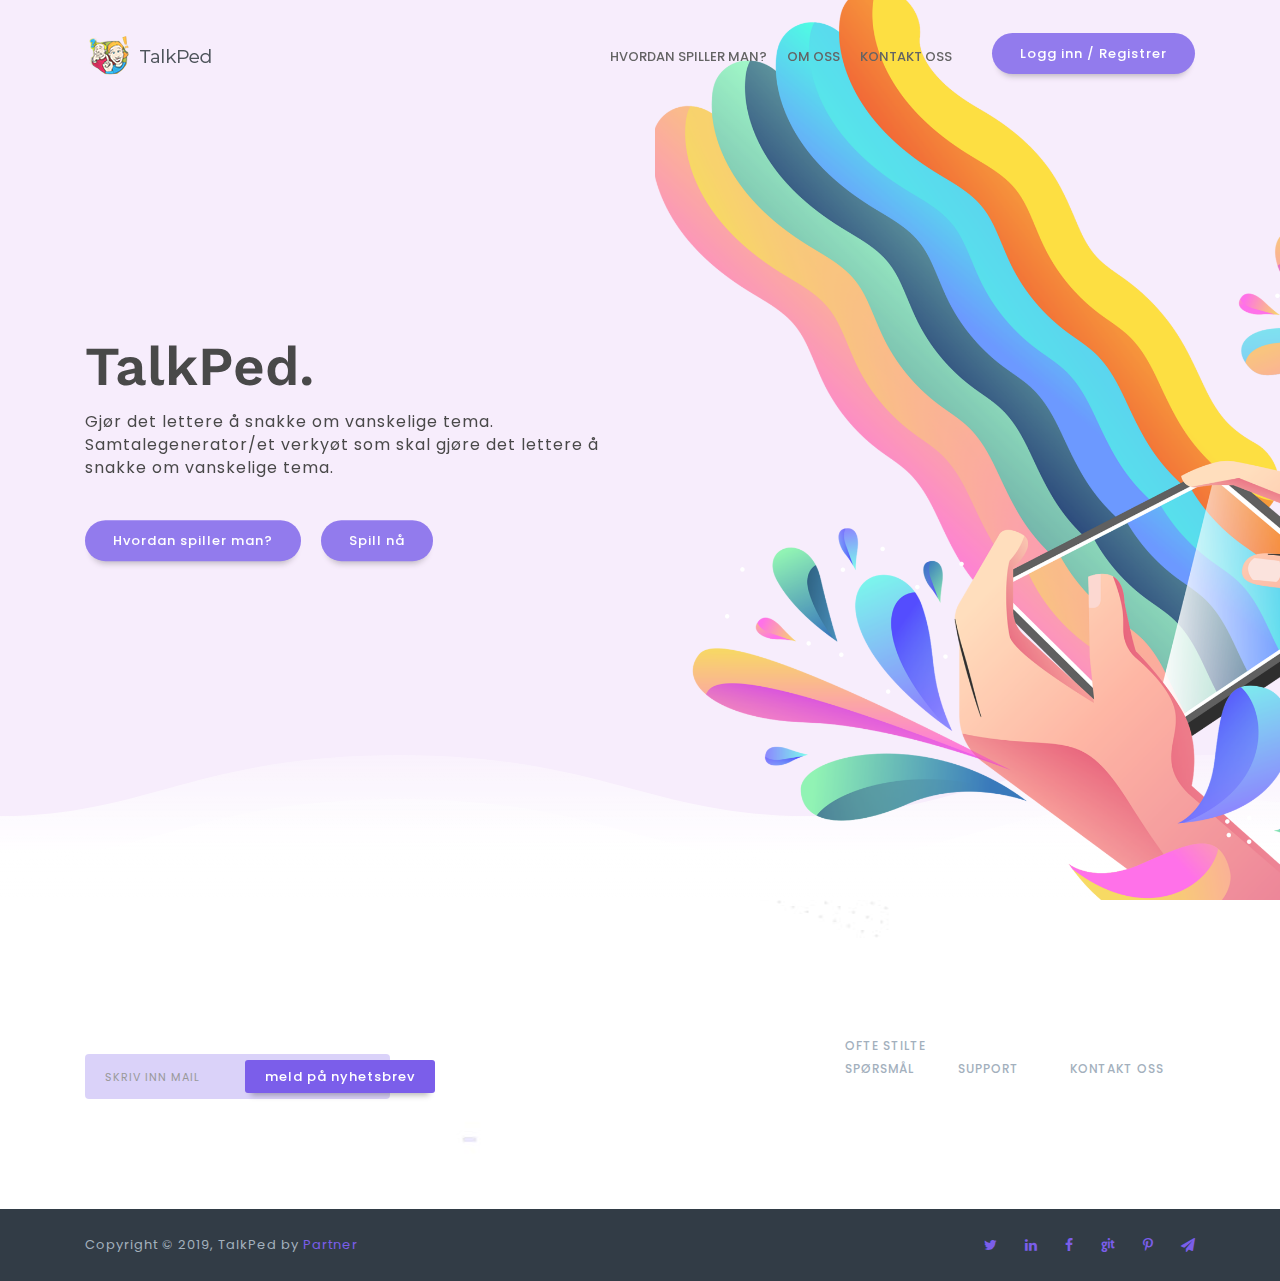
==== commit c2609cb4: "Add files via upload" ====
--- a/index.html
+++ b/index.html
@@ -141,7 +141,7 @@
 						<h2>TalkPed.</h2>
 						<p class="mt-3 mb-4 pb-3 font-weight-normal">Gjør det lettere å snakke om vanskelige tema. Samtalegenerator/et verkyøt som skal gjøre det lettere å snakke om vanskelige tema.</p>
 						<a class="btn btn-primary ml-lg-0 js-tilt" href="#" role="button" data-tilt-perspective="300" data-tilt-speed="700" data-tilt-max="24"><span>Hvordan spiller man?</span></a>
-						<a class="btn btn-primary js-tilt" href="#app" data-gal="m_PageScroll2id" data-ps2id-offset="68" role="button" data-tilt-perspective="300" data-tilt-speed="700" data-tilt-max="24"><span>Spill nå</span></a>
+						<a class="btn btn-primary js-tilt" href="game.html" data-gal="m_PageScroll2id" data-ps2id-offset="68" role="button" data-tilt-perspective="300" data-tilt-speed="700" data-tilt-max="24"><span>Spill nå</span></a>
 					</div>
 					<div class="col-lg-6 mt-5 mt-lg-0">
 						<div class="img-wrap header-img">
--- a/css/style.css
+++ b/css/style.css
@@ -2138,7 +2138,7 @@
   left: 0;
   right: 0;
   bottom: 0;
-  animation: bg-animation 10s infinite;
+  animation: bg-animation 60s infinite;
 }
 
 @-webkit-keyframes bg-animation {
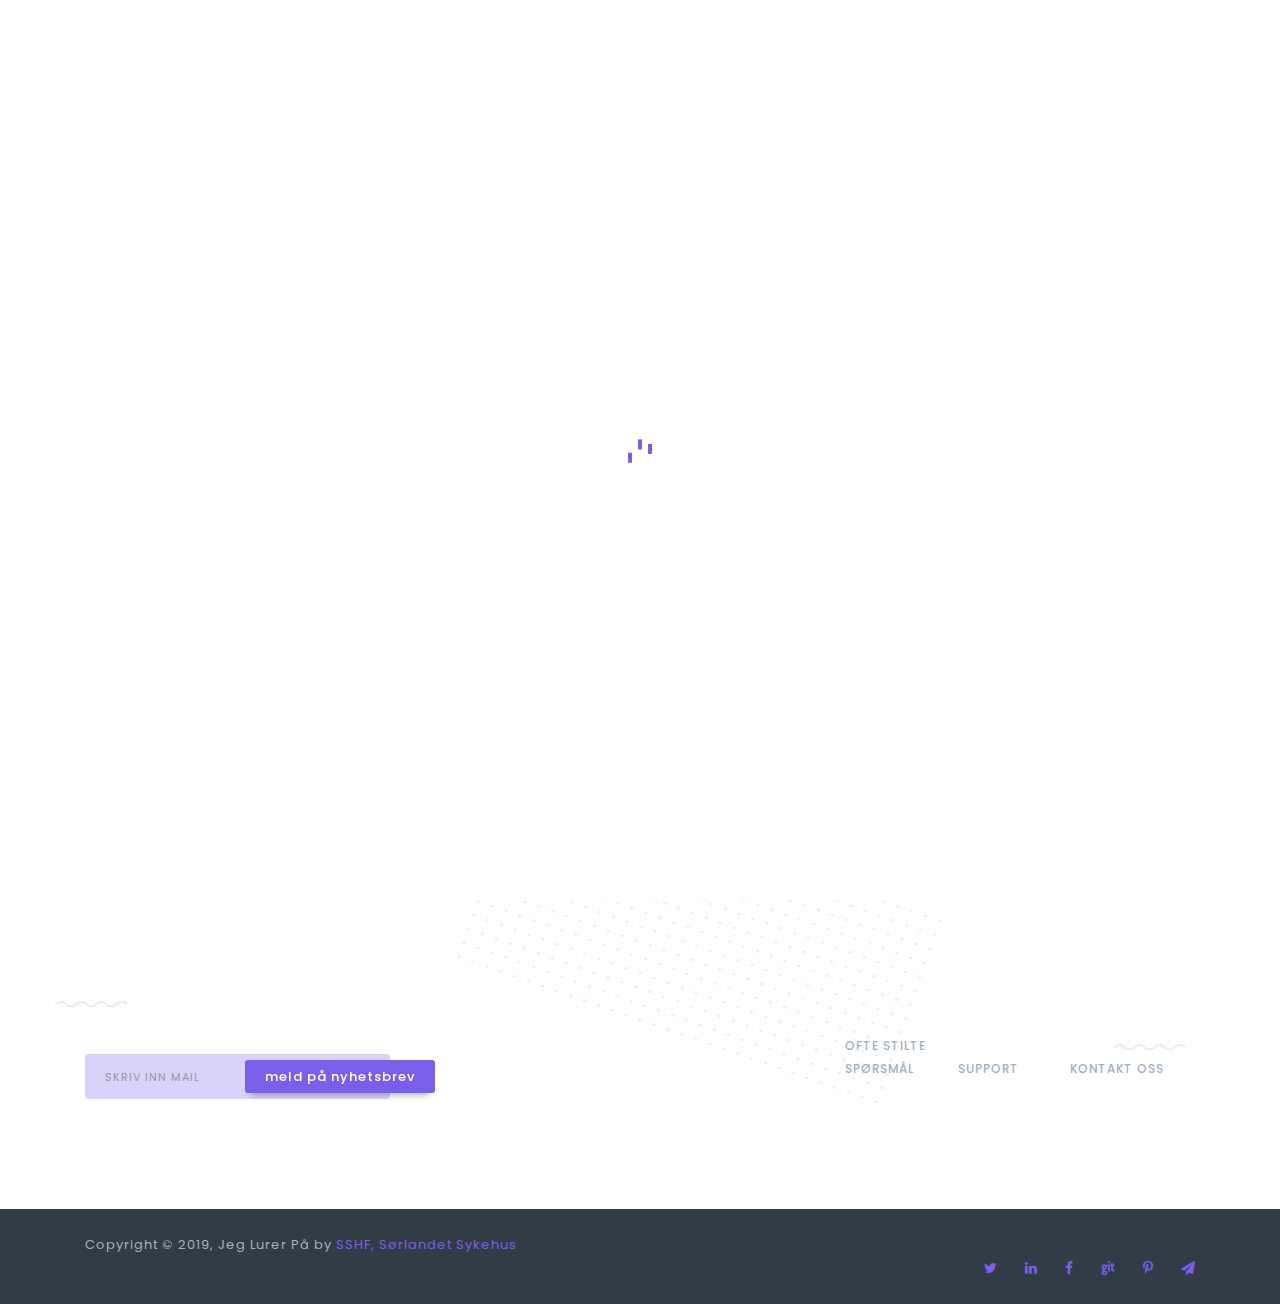
==== commit 637beecf: "oppdatert" ====
--- a/index.html
+++ b/index.html
@@ -1,4 +1,4 @@
-﻿<!DOCTYPE html>
+<!DOCTYPE html>
 <!--[if IE 8]><html class="no-js lt-ie9" lang="en"> <![endif]-->
 <!--[if gt IE 8]>
 <!--><html class="no-js" lang="en"><!--<![endif]-->
@@ -7,24 +7,24 @@
 	<!-- Basic Page Needs
 	================================================== -->
 	<meta charset="utf-8">
-	<title>Talkped</title>
+	<title>Jeg Lurer På</title>
 	<meta name="description"  content="Spill for vanskelige tema" />
 	<meta name="author" content="IG Design">
-	<meta name="keywords"  content="TalkPed, Spill, Kristiansand Sykehus, Vanskelige tema" />
-	<meta property="og:title" content="TalkPed Template" />
-	<meta property="og:type" content="TalkPed" />
+	<meta name="keywords"  content="Jeg Lurer På, Spill, Kristiansand Sykehus, Vanskelige tema" />
+	<meta property="og:title" content="Jeg Lurer På Template" />
+	<meta property="og:type" content="Jeg Lurer På" />
 	<meta property="og:url" content="" />
 	<meta property="og:image" content="" />
 	<meta property="og:image:width" content="470" />
 	<meta property="og:image:height" content="246" />
 	<meta property="og:site_name" content="" />
-	<meta property="og:description" content="TalkPed - gjør det lettere for å snakke om vanskelige tema" />
+	<meta property="og:description" content="Jeg Lurer På - gjør det lettere for å snakke om vanskelige tema" />
 	<meta name="twitter:card" content="summary_large_image" />
 	<meta name="twitter:site" content="#" />
 	<meta name="twitter:domain" content="#" />
 	<meta name="twitter:title" content="" />
-	<meta name="twitter:description" content="TalkPed - gjør det lettere for å snakke om vanskelige tema" />
-	<meta name="twitter:image" content="http://talkped.no" />
+	<meta name="twitter:description" content="Jeg Lurer På - gjør det lettere for å snakke om vanskelige tema" />
+	<meta name="twitter:image" content="http://Jeglurerpå.no" />
 
 	<!-- Mobile Specific Metas
 	================================================== -->
@@ -138,10 +138,10 @@
 			<div class="container">
 				<div class="row">
 					<div class="col-lg-6 text-center text-lg-left parallax-fade-top align-self-center z-bigger">
-						<h2>TalkPed.</h2>
+						<h2>Jeg Lurer På.</h2>
 						<p class="mt-3 mb-4 pb-3 font-weight-normal">Gjør det lettere å snakke om vanskelige tema. Samtalegenerator/et verkyøt som skal gjøre det lettere å snakke om vanskelige tema.</p>
 						<a class="btn btn-primary ml-lg-0 js-tilt" href="#" role="button" data-tilt-perspective="300" data-tilt-speed="700" data-tilt-max="24"><span>Hvordan spiller man?</span></a>
-						<a class="btn btn-primary js-tilt" href="game.html" data-gal="m_PageScroll2id" data-ps2id-offset="68" role="button" data-tilt-perspective="300" data-tilt-speed="700" data-tilt-max="24"><span>Spill nå</span></a>
+						<a class="btn btn-primary js-tilt" href="game.php" data-gal="m_PageScroll2id" data-ps2id-offset="68" role="button" data-tilt-perspective="300" data-tilt-speed="700" data-tilt-max="24"><span>Spill nå</span></a>
 					</div>
 					<div class="col-lg-6 mt-5 mt-lg-0">
 						<div class="img-wrap header-img">
@@ -187,7 +187,7 @@
 			<div class="container">
 				<div class="row">
 					<div class="col-lg-6 footer text-center text-lg-left">
-						<p>Copyright © 2019, TalkPed by <a href="https://themeforest.net/user/ig_design/portfolio?ref=IG_design">Partner</a></p>
+						<p>Copyright © 2019, Jeg Lurer På by <a href="https://themeforest.net/user/ig_design/portfolio?ref=IG_design">SSHF, Sørlandet Sykehus</a></p>
 					</div>
 					<div class="col-lg-6 footer mt-4 mr-auto mt-lg-0 mr-lg-0 text-center text-lg-right">
 						<a class="app-btn mx-2 mr-lg-3" href="#"><i class="fa fa-twitter"></i></a>
--- a/css/style.css
+++ b/css/style.css
@@ -1,6 +1,7 @@
 
 /* #Primary
 ================================================== */
+
 
 body{
 	font-family: 'Poppins', sans-serif;
@@ -279,6 +280,8 @@
 .text-grey {
 	color: #f9f9f9;
 }
+
+
 
 /* #Demo
 ================================================== */
@@ -2193,14 +2196,4 @@
   100% {
     background-color: red;
   }
-}
-
-
-
-
-
-
-
-
-
-
+}